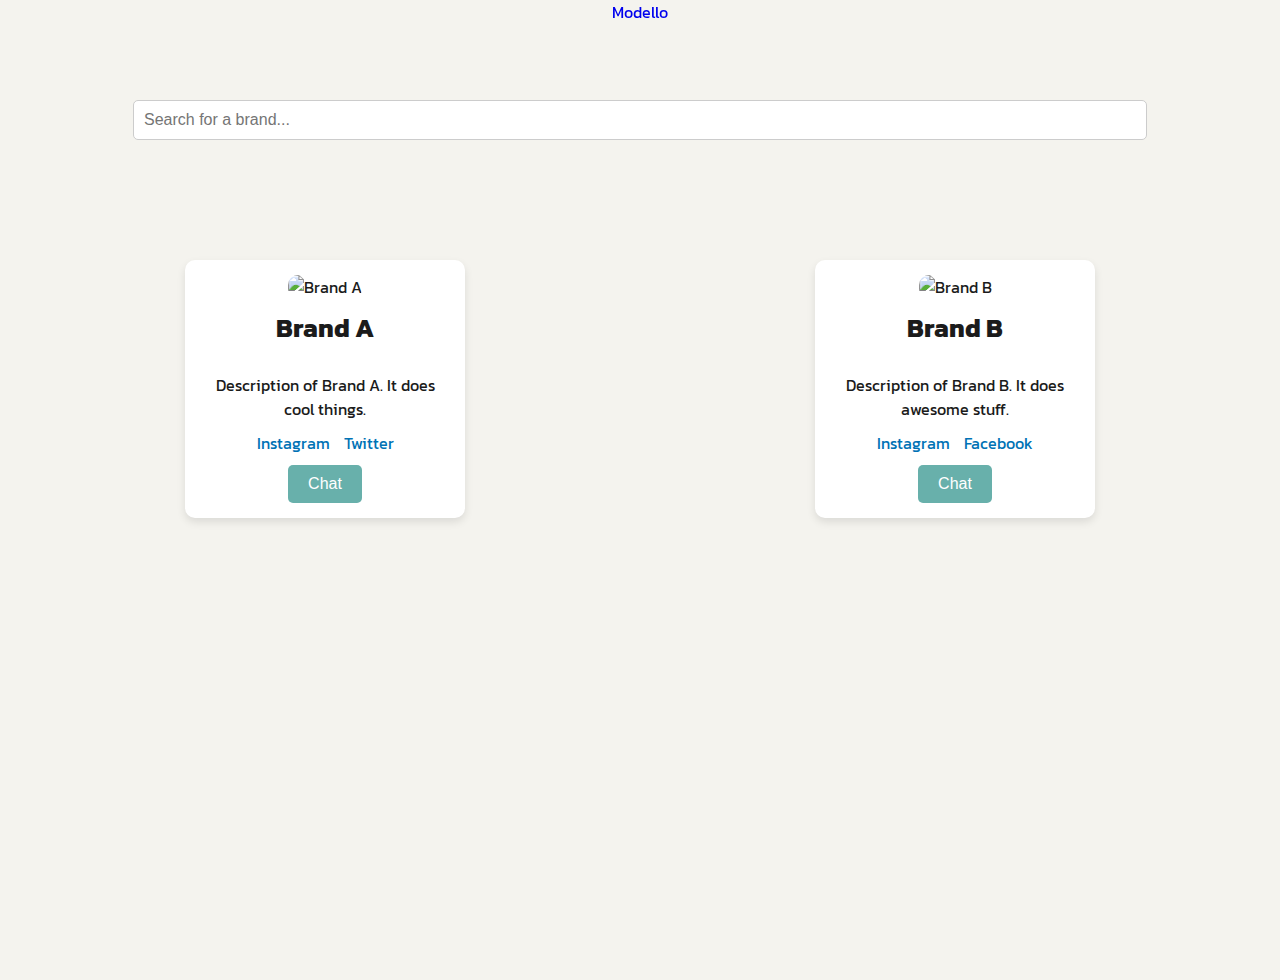
==== templates/brands.html @ f45e5699 "Added Brand Page" ====
<!DOCTYPE html>
<html lang="en">

<head>
  <meta charset="UTF-8">
  <meta name="viewport" content="width=device-width, initial-scale=1.0, shrink-to-fit=yes">
  <link rel="stylesheet" href="../static/css/styles.css">
  <title>Modello</title>

  <!-- Import Kanit Font-->
  <link rel="preconnect" href="https://fonts.googleapis.com">
  <link rel="preconnect" href="https://fonts.gstatic.com" crossorigin>
  <link href="https://fonts.googleapis.com/css2?family=Kanit:ital,wght@0,100;0,200;0,300;0,400;0,500;0,600;0,700;0,800;0,900;1,100;1,200;1,300;1,400;1,500;1,600;1,700;1,800;1,900&family=Outfit:wght@100..900&family=Roboto:ital,wght@0,100;0,300;0,400;0,500;0,700;0,900;1,100;1,300;1,400;1,500;1,700;1,900&display=swap" rel="stylesheet">

  <!-- Import Icons -->
  <script src="https://kit.fontawesome.com/e597f29157.js" crossorigin="anonymous"></script>
  <link href='https://unpkg.com/boxicons@2.1.4/css/boxicons.min.css' rel='stylesheet'>

  <!-- Lenis Smooth Scrolling -->
  <script src="https://unpkg.com/lenis@1.1.18/dist/lenis.min.js"></script>
  <link rel="stylesheet" href="https://unpkg.com/lenis@1.1.18/dist/lenis.css">
  <script>
    // Initialize Lenis
    const lenis = new Lenis();

    // Use requestAnimationFrame to continuously update the scroll
    function raf(time) {
      lenis.raf(time);
      requestAnimationFrame(raf);
    }
    requestAnimationFrame(raf);
  </script>  
</head>
<body>

<!-- Navbar -->
<nav class="navbar">
    <div class="container">
      <a href="index.html" class="brand">Modello</a>

      <div class="nav-content" id="navContent">
        <ul class="nav-menu">
        </ul>

        <!-- Social Media Icons -->
        <div class="social-icons">
          <a href="https://facebook.com" target="_blank"><i class="fa-brands fa-meta"></i></a>
          <a href="https://instagram.com" target="_blank"><i class="fab fa-instagram"></i></a>
          <a href="https://twitter.com" target="_blank"><i class="fa-brands fa-x-twitter"></i></i></a>
        </div> <!-- Social Icons End -->

      </div> <!-- Nav Content End -->
    </div> <!-- Container End -->
  </nav> <!-- Nav End -->

    <!-- Search Bar -->
    <section class="search-bar">
        <input type="text" id="brandSearch" placeholder="Search for a brand..." onkeyup="filterBrands()">
    </section>

    <!-- Brands List -->
    <section class="brands-list">
        <div class="brand-card" data-name="Brand A">
            <img src="brandA.jpg" alt="Brand A">
            <div class="brand-info">
                <h3>Brand A</h3>
                <p>Description of Brand A. It does cool things.</p>
                <div class="social-links">
                    <a href="#" target="_blank">Instagram</a>
                    <a href="#" target="_blank">Twitter</a>
                </div>
                <button class="chat-btn">Chat</button>
            </div>
        </div>
        <div class="brand-card" data-name="Brand B">
            <img src="brandB.jpg" alt="Brand B">
            <div class="brand-info">
                <h3>Brand B</h3>
                <p>Description of Brand B. It does awesome stuff.</p>
                <div class="social-links">
                    <a href="#" target="_blank">Instagram</a>
                    <a href="#" target="_blank">Facebook</a>
                </div>
                <button class="chat-btn">Chat</button>
            </div>
        </div>
        <!-- More brand cards here -->
    </section>

    <script src="script.js"></script> <!-- Link to your JavaScript -->
</body>
</html>
---- static/css/styles.css ----
/* --------- Site Branding --------- */
:root {
    /* Base Font */
    --ff: "Kanit", serif;
    --basefontsize: 16px;

    /* Site Colours */
    --background-color: #F4F3EE;  /* Soft Off-White */
    --text-color: #1B1B1B;  /* Deep Charcoal */
    --primary-color: #1cacff;  /* Vibrant Blue */
    --secondary-color: #68B0AB;  /* Muted Teal */
    --highlight-color: #354F52;  /* Dark Forest Green */
}

body,
html {
    height: 100%;
    min-height: 100vh;
    margin: 0;  /* Remove default margin */
    padding: 0; /* Remove default padding */
    box-sizing: border-box;
    font-size: var(--basefontsize);
    font-family: var(--ff);
    scroll-behavior: smooth;
    color: var(--text-color); /* Apply text color */
    background-color: var(--background-color); /* Apply background color */
}

/* General Navbar Styling */
.navbar {
    position: fixed;
    top: 0;
    width: 100%;
    background-color: transparent;
    z-index: 10;
    display: flex;
    justify-content: center;
}

.brand h1 {
    animation: slideOut 1s linear;
    animation-timeline: view();
    animation-range: entry cover 200%;
}

/* Styling for the Brand Name */
.brand h1 {
    font-size: 2rem;
    font-weight: bold;
    color: var(--text-color);
    opacity: 1;
}

.navbar .brand {
    position: absolute;
    opacity:1;
    left: 50%;
    transform: translateX(-50%);
    text-decoration: none;
}

.nav-content {
    position: absolute;
    right: 20px; /* Positions social icons to the right */
}

.social-icons {
    display: flex;
    gap: 15px;
    font-size: 2rem;
}

.social-icons a {
    color: var(--background-color); /* Set icon color */
    
}

/* Hero Section Styles */
.hero {
    background-image: url("/static/images/hero.png"); /* Set background image */
    color: white;
    height:100%;
    padding: 10em;
    text-align: center;
    margin-top: 0;  /* Remove any extra margin */
    background-size: cover; /* Ensures the background covers the hero section */
    background-position: center; /* Ensures the background is centered */
}

.hero h1 {
    font-size: 48px;
    font-family: 'Kanit', sans-serif;
    margin-bottom: 30px;
}

.hero p {
    font-size: 22px;
    margin-bottom: 40px;
}

.hero .cta-button {
    background-color: var(--secondary-color); /* Set button color to secondary color */
    color: white;
    padding: 15px 30px;
    text-decoration: none;
    border-radius: 5px;
    font-size: 18px;
}

/* How It Works Section */
.how-it-works {
    background-color: #f9f9f9;
    padding: 50px 20px;
    text-align: center;
}

.how-it-works h2 {
    font-size: 30px;
    font-family: 'Kanit', sans-serif;
    margin-bottom: 40px;
    color: var(--highlight-color); /* Set title color to highlight color */
}

.steps {
    display: flex;
    justify-content: space-around;
    flex-wrap: wrap;
    gap: 20px;
}

.step {
    background-color: white;
    padding: 20px;
    border-radius: 8px;
    box-shadow: 0 2px 10px rgba(0, 0, 0, 0.1);
    width: 250px;
}

.step h3 {
    font-size: 24px;
    font-family: 'Kanit', sans-serif;
    margin-bottom: 10px;
    color: var(--primary-color); /* Set step title color to primary color */
}

.step p {
    font-size: 16px;
    color: var(--text-color); /* Set text color in step to standard text color */
}

/* Search Bar */
.search-bar {
    text-align: center;
    padding: 20px;
    margin-top: 80px; /* Add space for navbar */
}

.search-bar input {
    padding: 10px;
    width: 80%;
    font-size: 1rem;
    border-radius: 5px;
    border: 1px solid #ccc;
}

/* Brands List */
.brands-list {
    display: flex;
    flex-wrap: wrap;
    justify-content: space-around;
    gap: 20px;
    padding: 20px;
    padding-top: 100px; /* Adjust padding to ensure no overlap with navbar */
}

.brand-card {
    background-color: white;
    border-radius: 10px;
    box-shadow: 0 4px 8px rgba(0, 0, 0, 0.1);
    width: 250px;
    text-align: center;
    padding: 15px;
}

.brand-card img {
    width: 100%;
    height: 150px;
    object-fit: cover;
    border-radius: 10px;
}

.brand-info h3 {
    font-size: 1.6rem;
    margin-top: 10px;
}

.brand-info p {
    font-size: 1rem;
    margin: 10px 0;
}

.social-links a {
    display: inline-block;
    margin: 0 5px;
    font-size: 1rem;
    text-decoration: none;
    color: #0072B5;
}

.chat-btn {
    background-color: #68b0ab;
    color: white;
    padding: 10px 20px;
    border: none;
    border-radius: 5px;
    cursor: pointer;
    font-size: 1rem;
    margin-top: 10px;
}

/* Hover effects */
.brand-card:hover {
    box-shadow: 0 8px 16px rgba(0, 0, 0, 0.2);
}

.chat-btn:hover {
    background-color: #354f52;
}

/* Keyframes for the sliding-up animation */
@keyframes slideOut {
    0% {
        transform: translateY(0);
        opacity: 1;
    }
    100% {
        transform: translateY(-100px);
        opacity: 0.5;
    }
    200% {
        transform: translateY(-200px);
        opacity: 0;
    }
}
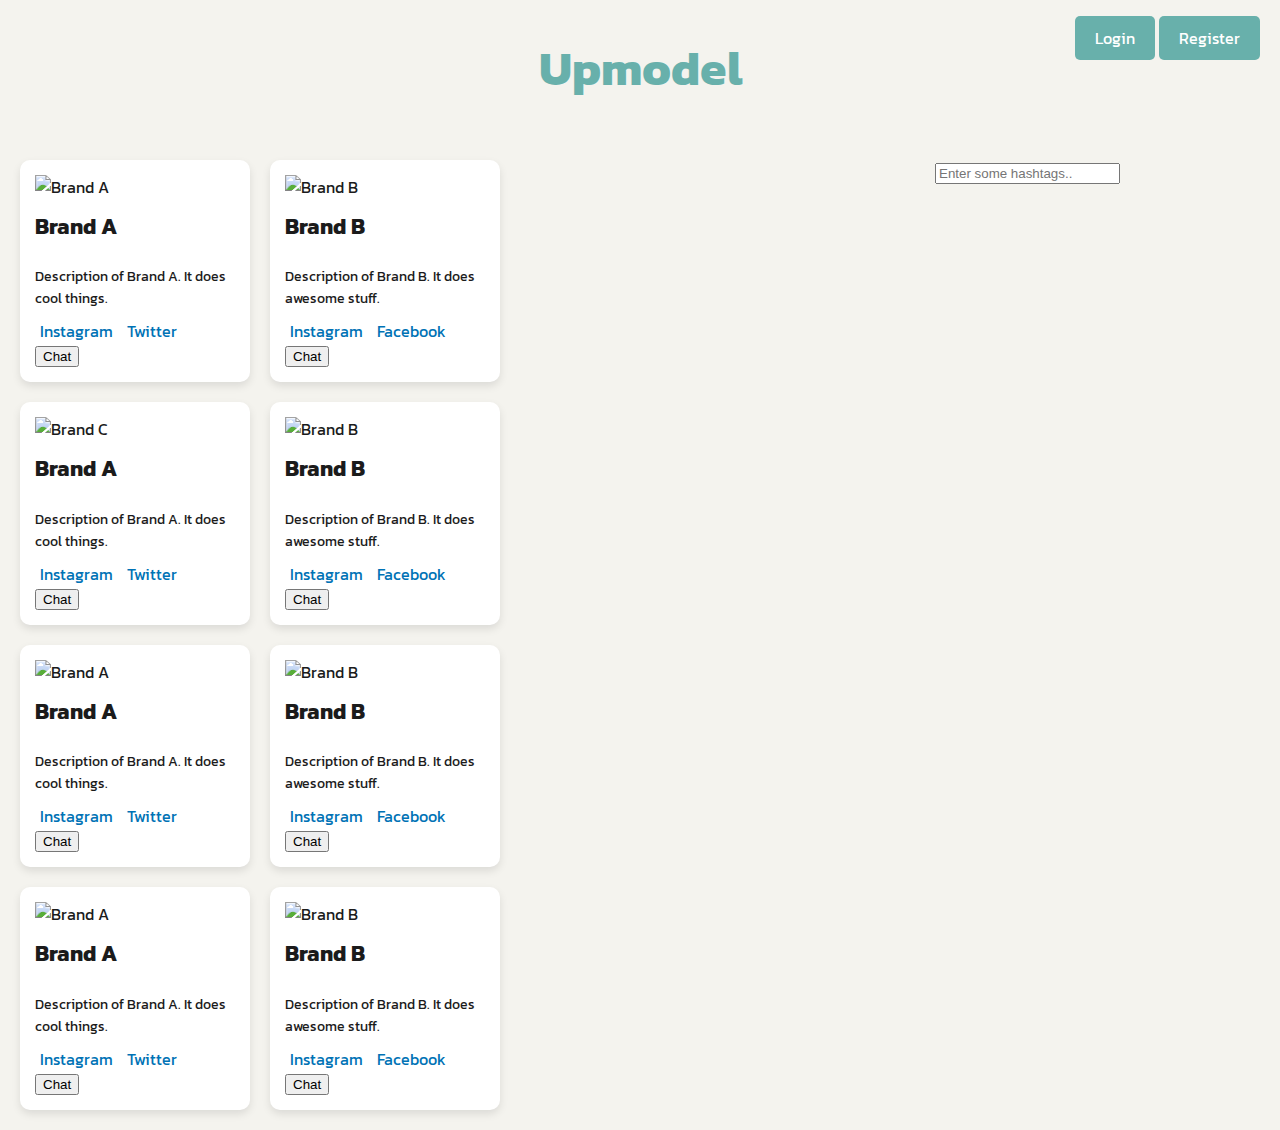
==== commit a9f8332b: "Updated CSS/HTML Layouts" ====
--- a/templates/brands.html
+++ b/templates/brands.html
@@ -36,18 +36,16 @@
 <!-- Navbar -->
 <nav class="navbar">
     <div class="container">
-      <a href="index.html" class="brand">Modello</a>
+      <a href="index.html" class="brand-brands"><h1>Upmodel</h1></a>
 
       <div class="nav-content" id="navContent">
         <ul class="nav-menu">
         </ul>
 
-        <!-- Social Media Icons -->
-        <div class="social-icons">
-          <a href="https://facebook.com" target="_blank"><i class="fa-brands fa-meta"></i></a>
-          <a href="https://instagram.com" target="_blank"><i class="fab fa-instagram"></i></a>
-          <a href="https://twitter.com" target="_blank"><i class="fa-brands fa-x-twitter"></i></i></a>
-        </div> <!-- Social Icons End -->
+        <!-- Register/Login Buttons -->
+        <a href="#login" class="login-btn">Login</a>
+        <a href="#register" class="register-btn">Register</a>
+        
 
       </div> <!-- Nav Content End -->
     </div> <!-- Container End -->
@@ -55,11 +53,83 @@
 
     <!-- Search Bar -->
     <section class="search-bar">
-        <input type="text" id="brandSearch" placeholder="Search for a brand..." onkeyup="filterBrands()">
+        <input type="text" id="brandSearch" placeholder="Enter some hashtags.." onkeyup="filterBrands()">
     </section>
 
     <!-- Brands List -->
     <section class="brands-list">
+        <div class="brand-card" data-name="Brand A">
+            <img src="brandA.jpg" alt="Brand A">
+            <div class="brand-info">
+                <h3>Brand A</h3>
+                <p>Description of Brand A. It does cool things.</p>
+                <div class="social-links">
+                    <a href="#" target="_blank">Instagram</a>
+                    <a href="#" target="_blank">Twitter</a>
+                </div>
+                <button class="chat-btn">Chat</button>
+            </div>
+        </div>
+        <div class="brand-card" data-name="Brand B">
+            <img src="brandB.jpg" alt="Brand B">
+            <div class="brand-info">
+                <h3>Brand B</h3>
+                <p>Description of Brand B. It does awesome stuff.</p>
+                <div class="social-links">
+                    <a href="#" target="_blank">Instagram</a>
+                    <a href="#" target="_blank">Facebook</a>
+                </div>
+                <button class="chat-btn">Chat</button>
+            </div>
+        </div>
+        <div class="brand-card" data-name="Brand C">
+            <img src="brandC.jpg" alt="Brand C">
+            <div class="brand-info">
+                <h3>Brand A</h3>
+                <p>Description of Brand A. It does cool things.</p>
+                <div class="social-links">
+                    <a href="#" target="_blank">Instagram</a>
+                    <a href="#" target="_blank">Twitter</a>
+                </div>
+                <button class="chat-btn">Chat</button>
+            </div>
+        </div>
+        <div class="brand-card" data-name="Brand D">
+            <img src="brandC.jpg" alt="Brand B">
+            <div class="brand-info">
+                <h3>Brand B</h3>
+                <p>Description of Brand B. It does awesome stuff.</p>
+                <div class="social-links">
+                    <a href="#" target="_blank">Instagram</a>
+                    <a href="#" target="_blank">Facebook</a>
+                </div>
+                <button class="chat-btn">Chat</button>
+            </div>
+        </div>
+        <div class="brand-card" data-name="Brand A">
+            <img src="brandA.jpg" alt="Brand A">
+            <div class="brand-info">
+                <h3>Brand A</h3>
+                <p>Description of Brand A. It does cool things.</p>
+                <div class="social-links">
+                    <a href="#" target="_blank">Instagram</a>
+                    <a href="#" target="_blank">Twitter</a>
+                </div>
+                <button class="chat-btn">Chat</button>
+            </div>
+        </div>
+        <div class="brand-card" data-name="Brand B">
+            <img src="brandB.jpg" alt="Brand B">
+            <div class="brand-info">
+                <h3>Brand B</h3>
+                <p>Description of Brand B. It does awesome stuff.</p>
+                <div class="social-links">
+                    <a href="#" target="_blank">Instagram</a>
+                    <a href="#" target="_blank">Facebook</a>
+                </div>
+                <button class="chat-btn">Chat</button>
+            </div>
+        </div>
         <div class="brand-card" data-name="Brand A">
             <img src="brandA.jpg" alt="Brand A">
             <div class="brand-info">
--- a/static/css/styles.css
+++ b/static/css/styles.css
@@ -28,29 +28,73 @@
 
 /* General Navbar Styling */
 .navbar {
-    position: fixed;
+    position: relative;
     top: 0;
     width: 100%;
-    background-color: transparent;
+    background-color: var(--background-color);
     z-index: 10;
     display: flex;
     justify-content: center;
 }
 
-.brand h1 {
-    animation: slideOut 1s linear;
-    animation-timeline: view();
-    animation-range: entry cover 200%;
-}
+/* Register Button Styling */
+.navbar .register-btn {
+    background-color: var(--secondary-color); /* You can change this color */
+    color: white;
+    padding: 10px 20px;
+    font-size: 1rem;
+    border-radius: 5px;
+    cursor: pointer;
+    text-decoration: none;
+    display: inline-block;
+    transition: background-color 0.3s ease;
+}
+
+.navbar .register-btn:hover {
+    background-color: #354F52; /* Darker hover effect */
+}
+
+/* Login Button Styling */
+.navbar .login-btn {
+    background-color: var(--secondary-color); /* You can change this color */
+    color: white;
+    padding: 10px 20px;
+    font-size: 1rem;
+    border-radius: 5px;
+    cursor: pointer;
+    text-decoration: none;
+    display: inline-block;
+    transition: background-color 0.3s ease;
+}
+
+.navbar .login-btn:hover {
+    background-color: #354F52; /* Darker hover effect */
+}
+
 
 /* Styling for the Brand Name */
 .brand h1 {
-    font-size: 2rem;
+    font-size: 3rem;
     font-weight: bold;
-    color: var(--text-color);
+    color: var(--background-color);
     opacity: 1;
 }
 
+.brand-brands h1 {
+    font-size: 3rem;
+    font-weight: bold;
+    color: var(--secondary-color);
+    text-decoration:none;
+    opacity: 1;
+}
+
+.navbar .brand-brands {
+    position: absolute;
+    opacity:1;
+    left: 50%;
+    transform: translateX(-50%);
+    text-decoration: none;
+}
 .navbar .brand {
     position: absolute;
     opacity:1;
@@ -77,7 +121,7 @@
 
 /* Hero Section Styles */
 .hero {
-    background-image: url("/static/images/hero.png"); /* Set background image */
+    background-color:var(--text-color); /* Set background image */
     color: white;
     height:100%;
     padding: 10em;
@@ -87,15 +131,19 @@
     background-position: center; /* Ensures the background is centered */
 }
 
+
 .hero h1 {
-    font-size: 48px;
+    font-size: 2;
+    color:var(--background-color);
     font-family: 'Kanit', sans-serif;
+    z-index: 1;
     margin-bottom: 30px;
 }
 
 .hero p {
     font-size: 22px;
     margin-bottom: 40px;
+    z-index:1;
 }
 
 .hero .cta-button {
@@ -105,6 +153,7 @@
     text-decoration: none;
     border-radius: 5px;
     font-size: 18px;
+    z-index:1;
 }
 
 /* How It Works Section */
@@ -118,7 +167,7 @@
     font-size: 30px;
     font-family: 'Kanit', sans-serif;
     margin-bottom: 40px;
-    color: var(--highlight-color); /* Set title color to highlight color */
+    color: var(--secondary-color); /* Set title color to highlight color */
 }
 
 .steps {
@@ -140,7 +189,7 @@
     font-size: 24px;
     font-family: 'Kanit', sans-serif;
     margin-bottom: 10px;
-    color: var(--primary-color); /* Set step title color to primary color */
+    color: var(--secondary-color); /* Set step title color to primary color */
 }
 
 .step p {
@@ -148,54 +197,45 @@
     color: var(--text-color); /* Set text color in step to standard text color */
 }
 
-/* Search Bar */
+/* Search Bar - Positioned at Top Right */
 .search-bar {
+    position: absolute; /* Position it relative to the body or container */
+    top:0;  /* Adjust the space from the top */
+    right: 10rem; /* Adjust the space from the right */
     text-align: center;
-    padding: 20px;
-    margin-top: 80px; /* Add space for navbar */
-}
-
-.search-bar input {
-    padding: 10px;
-    width: 80%;
-    font-size: 1rem;
-    border-radius: 5px;
-    border: 1px solid #ccc;
-}
-
-/* Brands List */
+    padding-top:10rem;
+    width: auto;
+}
+
+/* Brands List - Displayed Horizontally */
 .brands-list {
     display: flex;
-    flex-wrap: wrap;
-    justify-content: space-around;
+    flex-wrap: wrap;  /* Allows the brands to wrap to the next line if they overflow */
+    justify-content: flex-start;  /* Align brands to the left */
     gap: 20px;
     padding: 20px;
-    padding-top: 100px; /* Adjust padding to ensure no overlap with navbar */
-}
-
+    padding-top: 10rem; /* Adjust padding to ensure no overlap with navbar */
+    max-width: 50%;  /* Ensure brands fill up to half the width of the screen */
+}
+
+/* Brand Card Styling - Smaller size and aligned horizontally */
 .brand-card {
     background-color: white;
     border-radius: 10px;
     box-shadow: 0 4px 8px rgba(0, 0, 0, 0.1);
-    width: 250px;
-    text-align: center;
+    width: 200px;  /* Smaller width */
+    text-align: left;  /* Align text to the left inside the card */
     padding: 15px;
 }
 
-.brand-card img {
-    width: 100%;
-    height: 150px;
-    object-fit: cover;
-    border-radius: 10px;
-}
-
+/* Brand Info and Social Links */
 .brand-info h3 {
-    font-size: 1.6rem;
+    font-size: 1.4rem;  /* Reduced font size for brand names */
     margin-top: 10px;
 }
 
 .brand-info p {
-    font-size: 1rem;
+    font-size: 0.9rem;  /* Smaller font for descriptions */
     margin: 10px 0;
 }
 
@@ -207,38 +247,7 @@
     color: #0072B5;
 }
 
-.chat-btn {
-    background-color: #68b0ab;
-    color: white;
-    padding: 10px 20px;
-    border: none;
-    border-radius: 5px;
-    cursor: pointer;
-    font-size: 1rem;
-    margin-top: 10px;
-}
-
 /* Hover effects */
 .brand-card:hover {
     box-shadow: 0 8px 16px rgba(0, 0, 0, 0.2);
-}
-
-.chat-btn:hover {
-    background-color: #354f52;
-}
-
-/* Keyframes for the sliding-up animation */
-@keyframes slideOut {
-    0% {
-        transform: translateY(0);
-        opacity: 1;
-    }
-    100% {
-        transform: translateY(-100px);
-        opacity: 0.5;
-    }
-    200% {
-        transform: translateY(-200px);
-        opacity: 0;
-    }
 }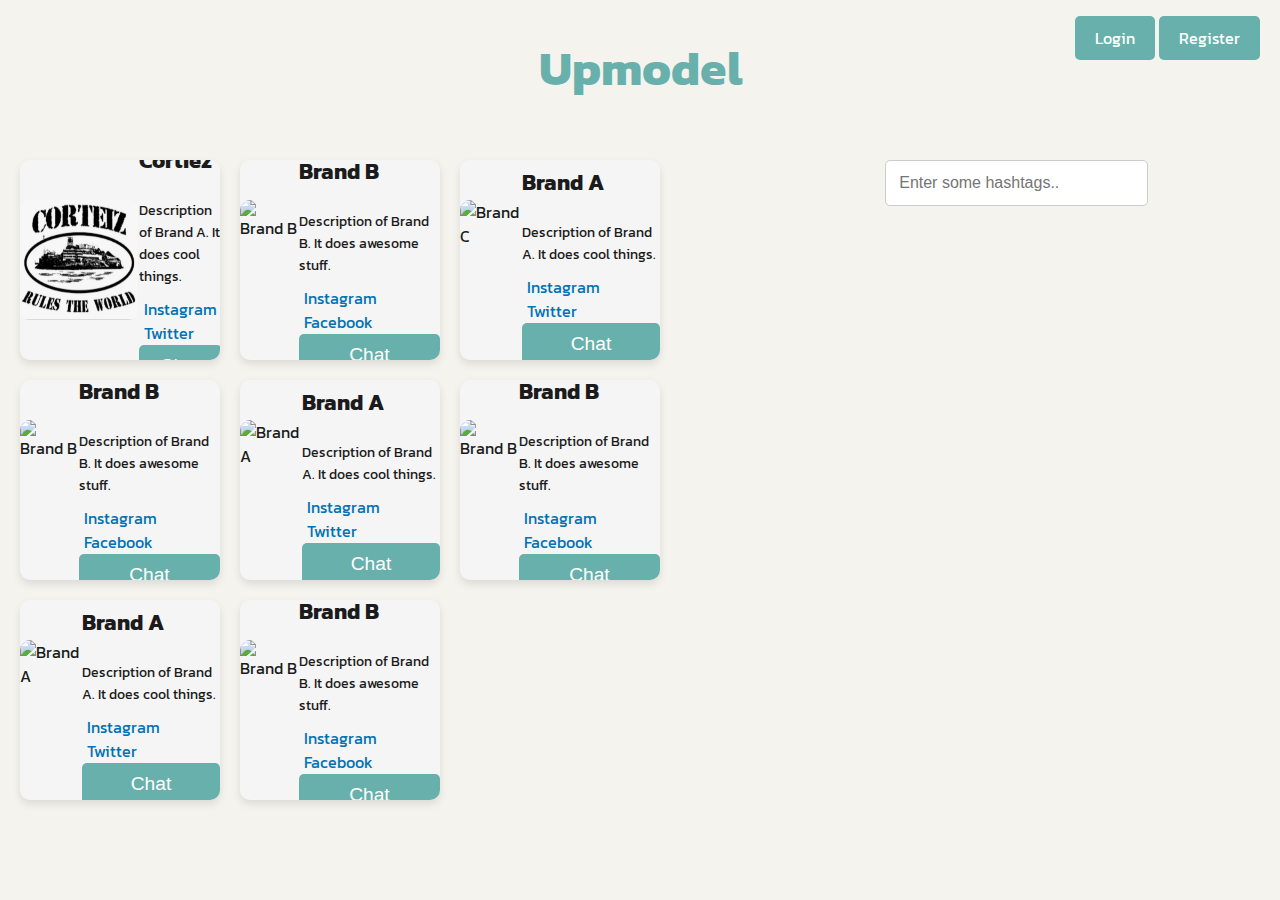
==== commit 1e3c0e77: "Image" ====
--- a/templates/brands.html
+++ b/templates/brands.html
@@ -59,9 +59,9 @@
     <!-- Brands List -->
     <section class="brands-list">
         <div class="brand-card" data-name="Brand A">
-            <img src="brandA.jpg" alt="Brand A">
+            <img src="/static/images/cortiez.jpg" alt="Brand A">
             <div class="brand-info">
-                <h3>Brand A</h3>
+                <h3>Cortiez</h3>
                 <p>Description of Brand A. It does cool things.</p>
                 <div class="social-links">
                     <a href="#" target="_blank">Instagram</a>
--- a/static/css/styles.css
+++ b/static/css/styles.css
@@ -218,14 +218,25 @@
     max-width: 50%;  /* Ensure brands fill up to half the width of the screen */
 }
 
-/* Brand Card Styling - Smaller size and aligned horizontally */
+/* Style for the brand card container */
 .brand-card {
-    background-color: white;
+    width: 200px; /* Set a fixed width for the brand card */
+    height: 200px; /* Set a fixed height for the brand card */
+    display: flex;
+    justify-content: center;
+    align-items: center;
+    background-color: #f5f5f5; /* Background color for the card */
     border-radius: 10px;
+    overflow: hidden; /* Ensures the image doesn't overflow the card */
     box-shadow: 0 4px 8px rgba(0, 0, 0, 0.1);
-    width: 200px;  /* Smaller width */
-    text-align: left;  /* Align text to the left inside the card */
-    padding: 15px;
+}
+
+/* Style for the brand image inside the card */
+.brand-card img {
+    object-fit: fit; /* Ensures the image covers the entire card while maintaining aspect ratio */
+    width: 60%; /* Ensures the image takes up the full width of the card */
+    height: 60%; /* Ensures the image takes up the full height of the card */
+    border-radius: 10px; /* Optional: rounds the corners of the image */
 }
 
 /* Brand Info and Social Links */
@@ -250,4 +261,64 @@
 /* Hover effects */
 .brand-card:hover {
     box-shadow: 0 8px 16px rgba(0, 0, 0, 0.2);
+}
+
+/* Register Page Styles */
+h2 {
+    font-size: 2.5rem;
+    font-weight: bold;
+    color: var(--secondary-color);
+    text-align: center;
+    margin-top: 2rem;
+}
+
+form {
+    max-width: 600px;
+    margin: 2rem auto;
+    padding: 2rem;
+    background-color: white;
+    border-radius: 10px;
+    box-shadow: 0 4px 8px rgba(0, 0, 0, 0.1);
+}
+
+label {
+    font-size: 1rem;
+    margin-bottom: 0.5rem;
+    display: block;
+    color: var(--text-color);
+}
+
+input[type="email"],
+input[type="password"],
+input[type="text"] {
+    width: 100%;
+    padding: 0.8rem;
+    margin-bottom: 1rem;
+    border: 1px solid #ccc;
+    border-radius: 5px;
+    font-size: 1rem;
+}
+
+button {
+    background-color: var(--secondary-color);
+    color: white;
+    padding: 10px 20px;
+    font-size: 1.2rem;
+    border-radius: 5px;
+    cursor: pointer;
+    width: 100%;
+    transition: background-color 0.3s ease;
+    border: none;
+}
+
+button:hover {
+    background-color: var(--highlight-color); /* Darker hover effect */
+}
+
+/* Styling for the form inputs */
+input[type="email"]:focus,
+input[type="password"]:focus,
+input[type="text"]:focus {
+    outline: none;
+    border: 1px solid var(--secondary-color);
 }